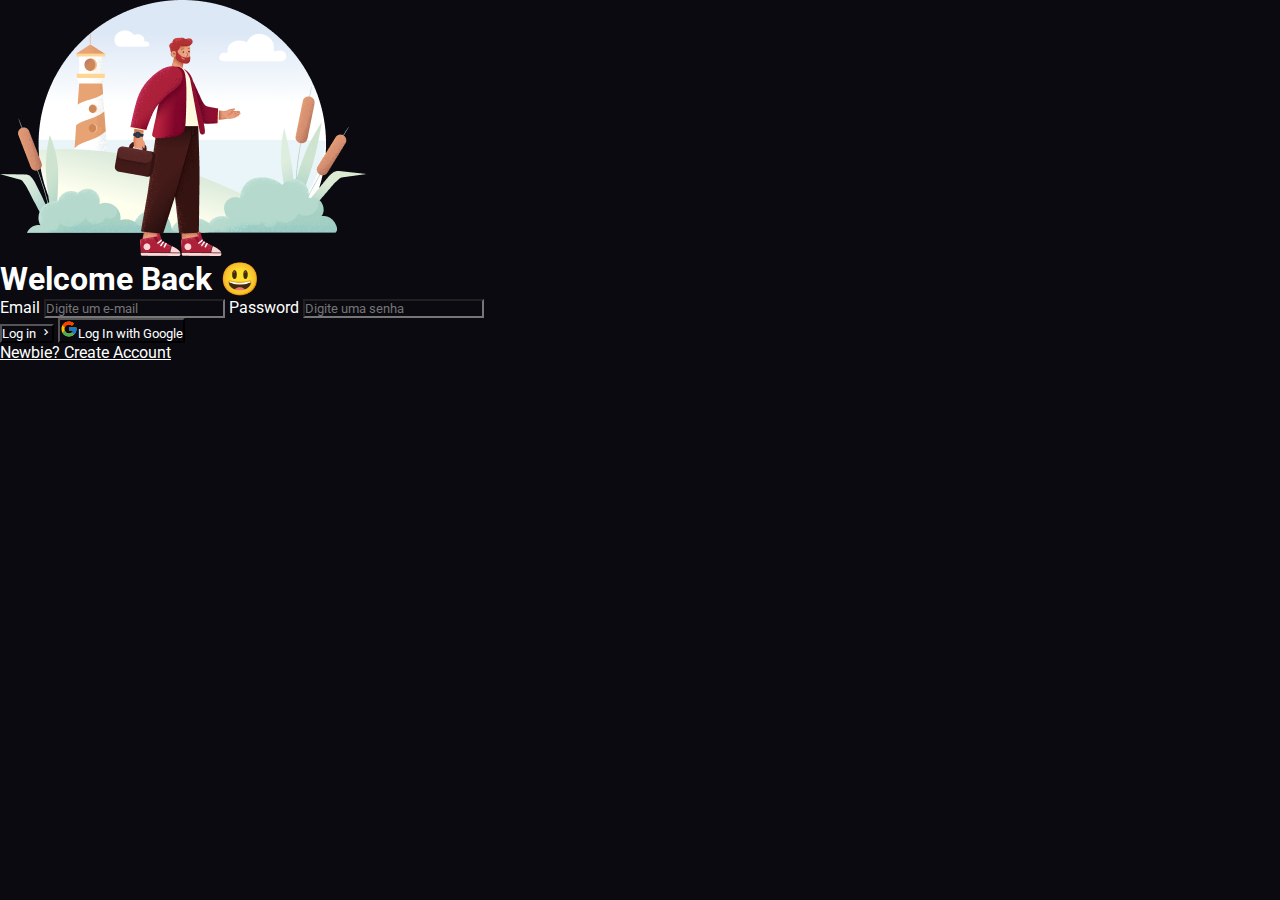
==== index.html @ 46105570 "Estrutura inicial - html e css" ====
<!DOCTYPE html>
<html lang="pt-BR">

<head>
    <meta charset="UTF-8">
    <meta name="viewport" content="width=device-width, initial-scale=1.0">
    <link rel="stylesheet" href="style.css">
    <link href='https://unpkg.com/boxicons@2.1.4/css/boxicons.min.css' rel='stylesheet'>

    <link rel="preconnect" href="https://fonts.googleapis.com">
    <link rel="preconnect" href="https://fonts.gstatic.com" crossorigin>
    <link rel="preconnect" href="https://fonts.googleapis.com">
    <link rel="preconnect" href="https://fonts.gstatic.com" crossorigin>

    <link href="https://fonts.googleapis.com/css2?family=Roboto:wght@400;700;900&display=swap" rel="stylesheet">

    <title>New Login</title>
</head>

<body>
    <div class="container">
        <img src="./assets/login.png" alt="Image Login">

        <h1>
            Welcome Back 😃
        </h1>

        <div class="form">
            <label class="email">Email</label>
            <input type="email" placeholder="Digite um e-mail">

            <label class="password">Password</label>
            <input type="password" placeholder="Digite uma senha">
        </div>

        <div class="buttons">
            <button class="button-login">Log in <i class='bx bx-chevron-right'></i> </button>
            <button class="button-google"> <img src="./assets/google.svg" alt="Imagem Google">Log In with
                Google
            </button>
        </div>

        <div>
            <a href="register.html">Newbie?
                <span>
                    Create Account
                </span>
            </a>
        </div>
    </div>
</body>
<script src="scripts.js"></script>

</html>
---- style.css ----
* {
    margin: 0;
    padding: 0;
    box-sizing: border-box;
    background-color: #0A0A10;
    color: #ffffff;
    font-family: 'Roboto', sans-serif;
}
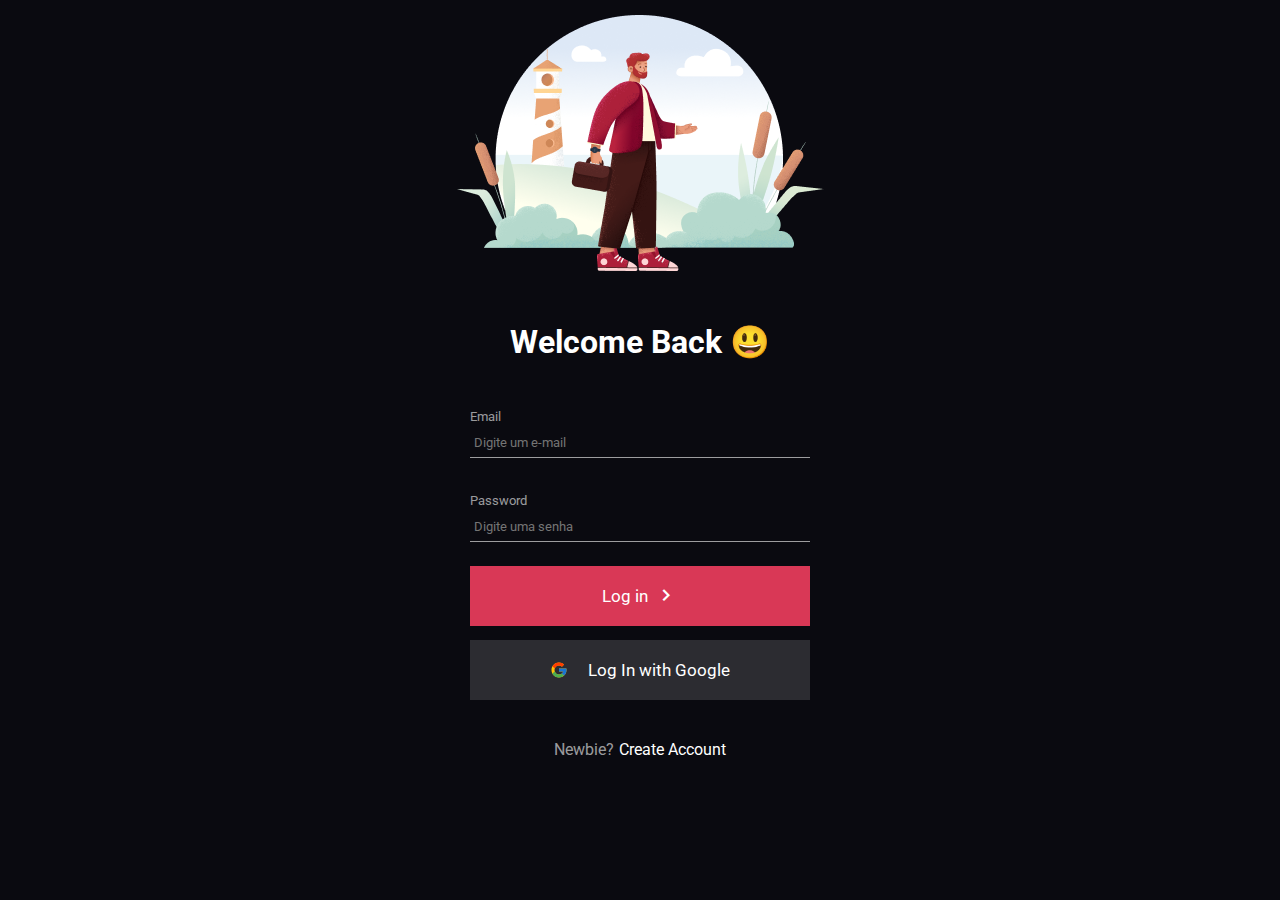
==== commit 86b2e590: "Creating Home Page and styling" ====
--- a/index.html
+++ b/index.html
@@ -18,8 +18,8 @@
 </head>
 
 <body>
-    <div class="container">
-        <img src="./assets/login.png" alt="Image Login">
+    <main class="container">
+        <img class="image-login" src="./assets/login.png" alt="Image Login - Homem andando">
 
         <h1>
             Welcome Back 😃
@@ -27,21 +27,21 @@
 
         <div class="form">
             <label class="email">Email</label>
-            <input type="email" placeholder="Digite um e-mail">
+            <input class="input-e" type="email" placeholder="Digite um e-mail">
 
             <label class="password">Password</label>
-            <input type="password" placeholder="Digite uma senha">
+            <input class="input-p" type="password" placeholder="Digite uma senha">
         </div>
 
         <div class="buttons">
-            <button class="button-login">Log in <i class='bx bx-chevron-right'></i> </button>
+            <button class="button-login">Log in <i class='bx bx-chevron-right bx-sm'></i> </button>
             <button class="button-google"> <img src="./assets/google.svg" alt="Imagem Google">Log In with
                 Google
             </button>
         </div>
 
-        <div>
-            <a href="register.html">Newbie?
+        <div class="container-link">
+            <a href="register.html">Newbie? 
                 <span>
                     Create Account
                 </span>
--- a/style.css
+++ b/style.css
@@ -2,7 +2,162 @@
     margin: 0;
     padding: 0;
     box-sizing: border-box;
-    background-color: #0A0A10;
     color: #ffffff;
     font-family: 'Roboto', sans-serif;
+}
+
+body {
+    display: flex;
+    justify-content: center;
+    background-color: #0A0A10;
+}
+
+main {
+    display: flex;
+    flex-direction: column;
+    padding: 15px 0;
+    max-width: 414px;
+}
+
+.image-login {
+    margin-bottom: 52px;
+}
+
+h1 {
+    text-align: center;
+    margin-bottom: 45px;
+}
+
+.form {
+    display: flex;
+    flex-direction: column;
+    width: 340px;
+    margin: 0 auto;
+}
+
+.email,
+.password {
+    font-weight: 400;
+    color: #FFFFFF99;
+    font-size: 13px;
+    line-height: 22px;
+    letter-spacing: 0.41 px;
+}
+
+input {
+    height: 30px;
+    color: #ffffff;
+    background-color: #0A0A10;
+    border: none;
+    border-bottom: 1px solid #FFFFFF99;
+    padding: 0 4px;
+}
+
+.password {
+    margin-top: 32px;
+}
+
+.input-p {
+    margin-bottom: 24px;
+}
+
+
+.buttons {
+    display: flex;
+    flex-direction: column;
+    width: 340px;
+    margin: auto;
+}
+
+.button-login {
+    display: flex;
+    justify-content: center;
+    align-items: center;
+    gap: 5px;
+
+    background-color: #D93856;
+    height: 60px;
+    border: none;
+    margin-bottom: 14px;
+    font-size: 17px;
+    cursor: pointer;
+}
+
+.button-login:hover {
+    background-color: #d93856e0;
+
+}
+
+.button-login:active {
+    background-color: #d93856ef;
+}
+
+
+.button-google {
+    display: flex;
+    justify-content: center;
+    align-items: center;
+    gap: 20px;
+
+    background-color: #FFFFFF24;
+    height: 60px;
+    border: none;
+    font-size: 17px;
+    cursor: pointer;
+}
+
+.button-google:hover {
+    background-color: #ffffff25;
+}
+
+.button-google:active {
+    background-color: #ffffff2a;
+}
+
+.container-link {
+    position: relative;
+}
+
+a {
+    display: flex;
+    justify-content: center;
+    align-items: center;
+    gap: 5px;
+    text-decoration: none;
+
+    color: #FFFFFF99;
+    cursor: pointer;
+
+    max-width: 190px;
+    margin: 40px auto 0;
+}
+
+a::after {
+    content: "";
+    width: 0;
+    height: 1px;
+    position: absolute;
+    background-color: #D93856;
+    bottom: -3px;
+    transition: 0.3s ease;
+
+}
+
+a:hover::after {
+    content: "";
+    width: 180px;
+    height: 1px;
+    position: absolute;
+    background-color: #D93856;
+    bottom: -3px;
+
+}
+
+span:hover {
+    color: #ffffffe2;
+}
+
+span:active {
+    color: #ffffff69;
+
 }